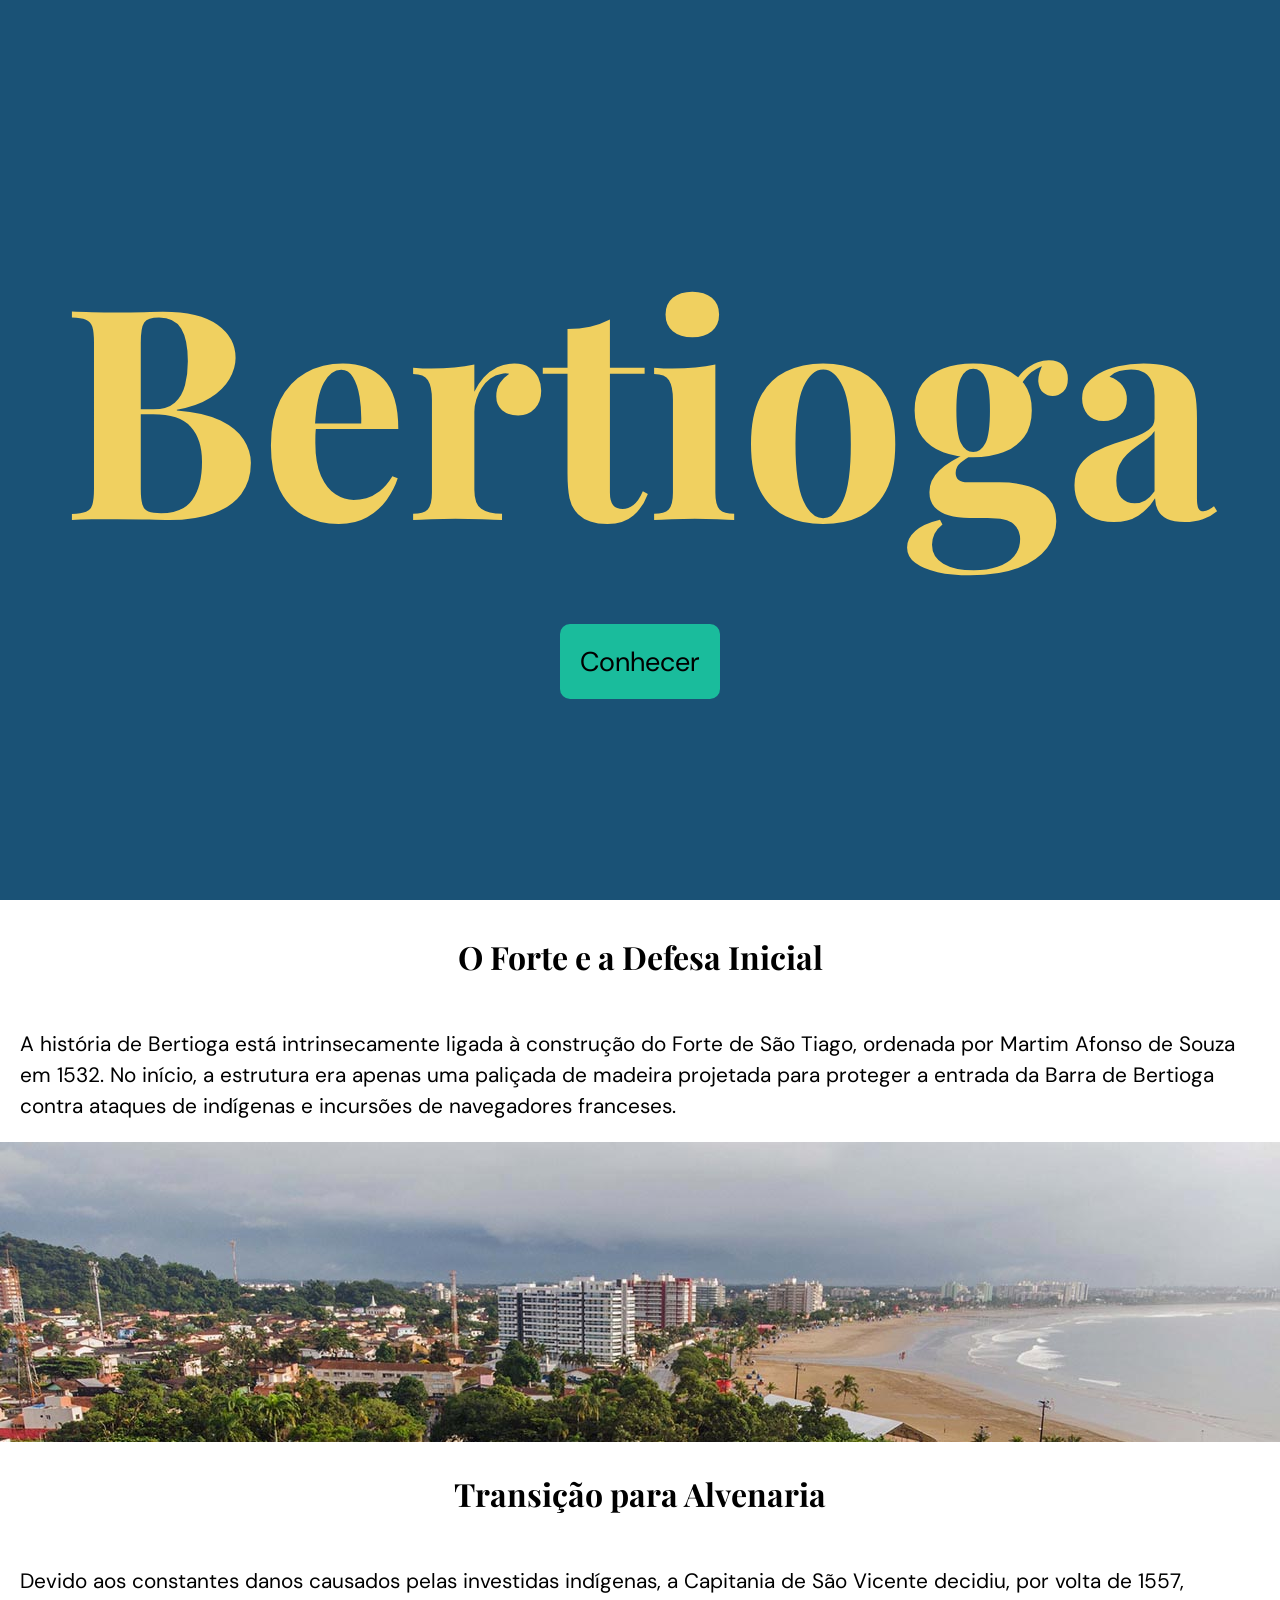
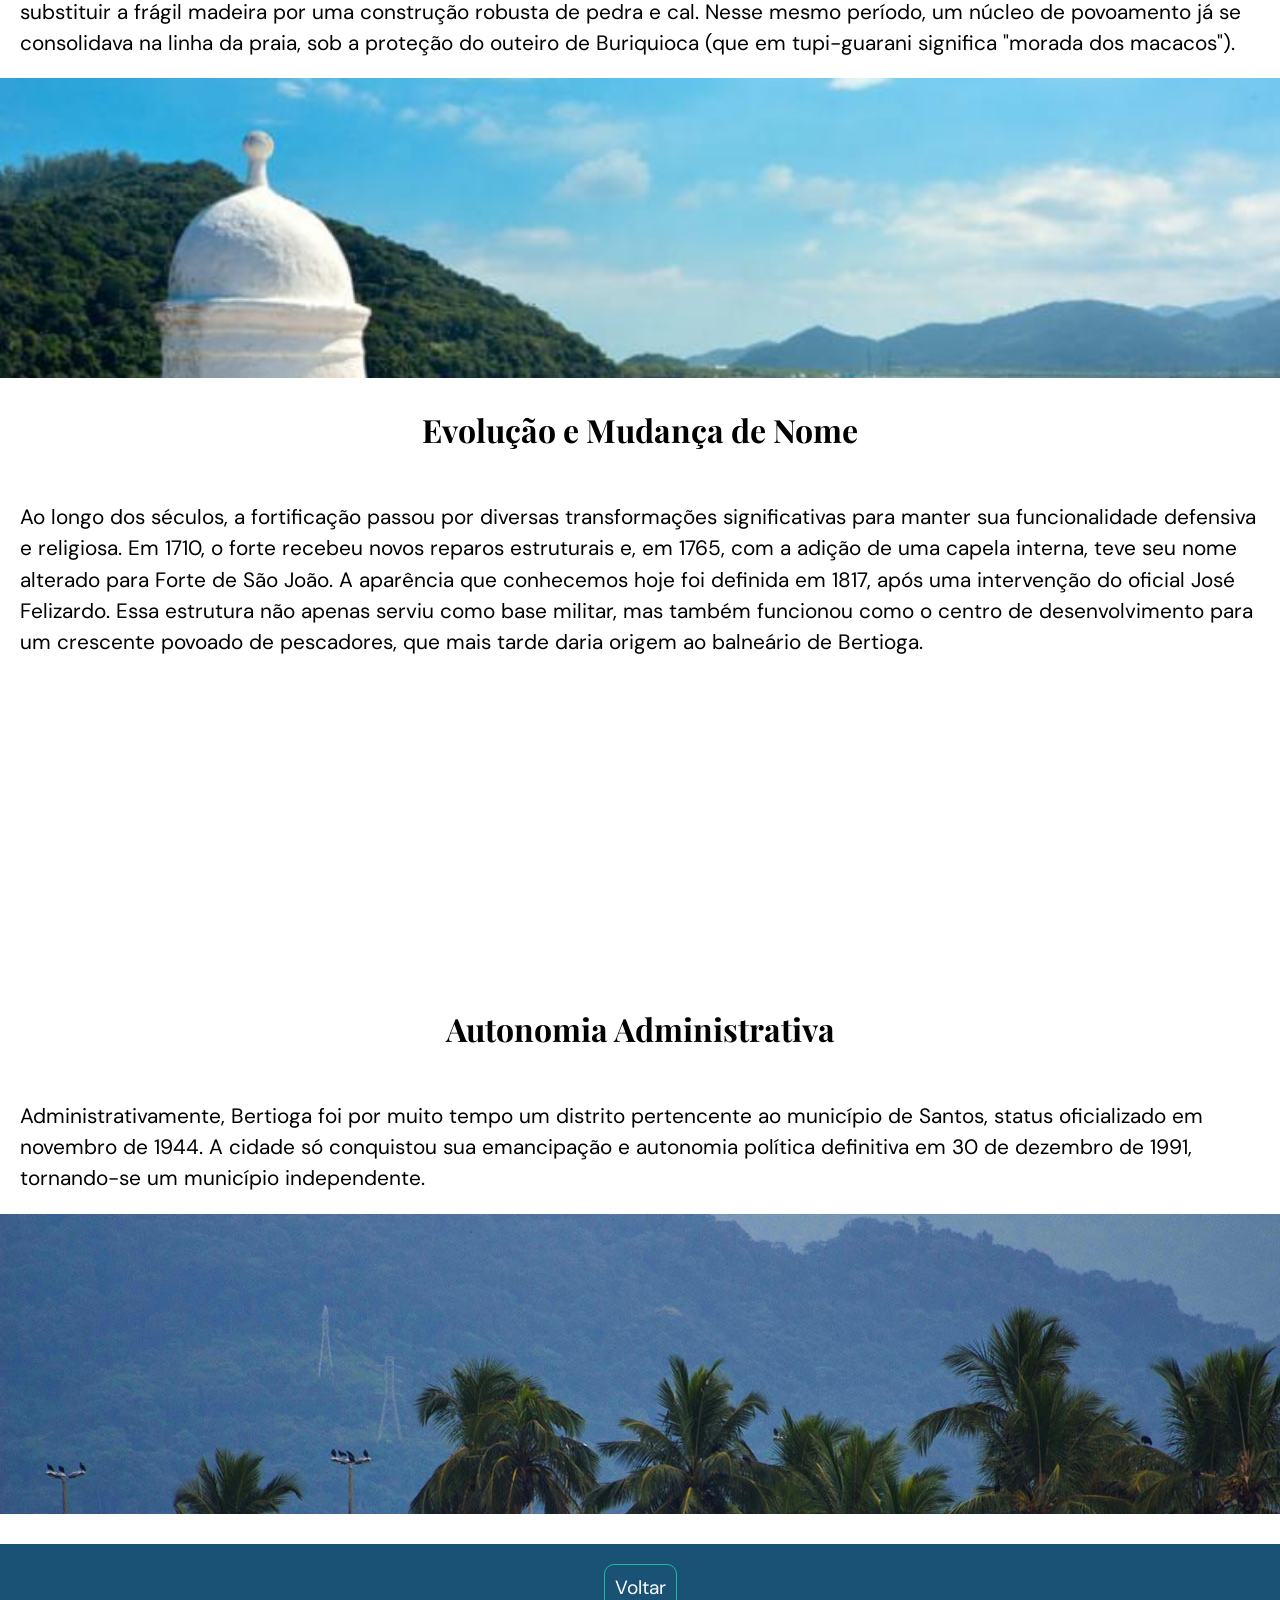
==== bertioga.html @ 38378a27 "santos e bertioga adicionados" ====
<!DOCTYPE html>
<html lang="pt-br">
<head>
    <meta charset="UTF-8">
    <meta name="viewport" content="width=device-width, initial-scale=1.0">
    <title>Bertioga</title>
    <link rel="stylesheet" href="style/cidades.css">
</head>
<body>
    <header>
        <h1 class="bertioga"><span>Bertioga</span></h1>
        <a href="#conteudo">Conhecer</a>
    </header>

    <main id="conteudo">
        <h2>O Forte e a Defesa Inicial</h2>
        <p>A história de Bertioga está intrinsecamente ligada à construção do Forte de São Tiago, ordenada por Martim Afonso de Souza em 1532. No início, a estrutura era apenas uma paliçada de madeira projetada para proteger a entrada da Barra de Bertioga contra ataques de indígenas e incursões de navegadores franceses.</p>
        <div class="imagem" id="imagem1-ber"></div>

        <h2>Transição para Alvenaria</h2>
        <p>Devido aos constantes danos causados pelas investidas indígenas, a Capitania de São Vicente decidiu, por volta de 1557, substituir a frágil madeira por uma construção robusta de pedra e cal. Nesse mesmo período, um núcleo de povoamento já se consolidava na linha da praia, sob a proteção do outeiro de Buriquioca (que em tupi-guarani significa "morada dos macacos").</p>
        <div class="imagem" id="imagem2-ber"></div>

        <h2>Evolução e Mudança de Nome</h2>
        <p>Ao longo dos séculos, a fortificação passou por diversas transformações significativas para manter sua funcionalidade defensiva e religiosa. Em 1710, o forte recebeu novos reparos estruturais e, em 1765, com a adição de uma capela interna, teve seu nome alterado para Forte de São João. A aparência que conhecemos hoje foi definida em 1817, após uma intervenção do oficial José Felizardo. Essa estrutura não apenas serviu como base militar, mas também funcionou como o centro de desenvolvimento para um crescente povoado de pescadores, que mais tarde daria origem ao balneário de Bertioga.</p>
        <div class="imagem" id="imagem3-ber"></div>

        <h2>Autonomia Administrativa</h2>
        <p>Administrativamente, Bertioga foi por muito tempo um distrito pertencente ao município de Santos, status oficializado em novembro de 1944. A cidade só conquistou sua emancipação e autonomia política definitiva em 30 de dezembro de 1991, tornando-se um município independente.</p>
        <div class="imagem" id="imagem4-ber"></div>
    </main>

    <footer>
        <a href="index.html">Voltar</a>
    </footer>
</body>
</html>
---- style/cidades.css ----
@charset "UTF-8";
@import url('https://fonts.googleapis.com/css2?family=Playfair+Display:ital,wght@0,400..900;1,400..900&display=swap');
@import url('https://fonts.googleapis.com/css2?family=DM+Sans:ital,opsz,wght@0,9..40,100..1000;1,9..40,100..1000&display=swap');
/*< --------------------------------------------------- CONFIGURAÇÕES GERAIS ---------------------------------------------------------->*/
*{
    margin: 0px;
    padding: 0px;
    box-sizing: border-box;
}

/*< --------------------------------------------------- VARIÁVEIS --------------------------------------------------------------------->*/

:root{
    --cor-fundo: #1A5276;
    --botoes: #1ABC9C;
    --cor-titulo: #F0D060;
    --titulo: "Playfair Display";
    --texto: "DM Sans";
}

/*< --------------------------------------------------- CORPO --------------------------------------------------------------------->*/

body{
    background-color: white;
}

/*< ---------------------------------------------------CABEÇALHO--------------------------------------------------------->*/

header{
    min-height: 100vh;
    background-color: var(--cor-fundo);
    display: flex;
    flex-flow: row wrap;
    justify-content: center;
    align-content: center;
    margin-bottom: 35px;
    gap: 10px;
}

header > h1{
    font-family: var(--titulo);
    font-size: 21vw;
    margin-bottom: 20px;
}

header > .saovicente{
    font-size: 17vw;
}

header > .santos{
    font-size: 29vw;
}

header > .bertioga{
    font-size: 23vw;
}

header > h1 > span{
    color: var(--cor-titulo);
}

header > a{
    background-color: var(--botoes);
    text-decoration: none;
    color: black;
    padding: 20px;
    font-size: 1.7em;
    border-radius: 10px;
    font-family: var(--texto);
    transition: background-color 0.3s, color 0.3s;
}

header > a:hover{
    background-color: #12705d;
    color: white;
}

/*< --------------------------------------------------MAIN ---------------------------------------->*/
main > h2{
    text-align: center;
    font-size: 2em;
    font-family: var(--titulo);
    margin-bottom: 30px;
}

main > p{
    font-size: 1.3em;
    line-height: 1.5em;
    padding: 20px;
    font-family: var(--texto);
}

.imagem{
    width: 100%;
    height: 300px;
    background-repeat: no-repeat;
    background-size: cover;
    margin-bottom: 30px;
}
/*< ------------------------------IMAGENS 1 ----------------------------------------->*/
#imagem1-it{
    background-image: url(../images/itanhaem/itanhaem-1.jpg);
}

#imagem1-sv{
    background-image: url(../images/sao-vicente/saovicente-1.jpg);
}

#imagem1-san{
    background-image: url(../images/santos/santos-1.jpg);
}

#imagem1-ber{
    background-image: url(../images/bertioga/bertioga-1.jpg);
}

/*< ------------------------------IMAGENS 2 ----------------------------------------->*/

#imagem2-it{
    background-image: url(../images/itanhaem/itanhaem-2.jpg);
}

#imagem2-sv{
    background-image: url(../images/sao-vicente/saovicente-2.jpg);
}

#imagem2-san{
    background-image: url(../images/santos/santos-2.jpg);
}

#imagem2-ber{
    background-image: url(../images/bertioga/bertioga-2.jpg);
}

/*< ------------------------------IMAGENS 3 ----------------------------------------->*/

#imagem3-it{
    background-image: url(../images/itanhaem/itanhaem-3.webp);
}

#imagem3-sv{
    background-image: url(../images/sao-vicente/saovicente-3.jpeg);
}

#imagem3-san{
    background-image: url(../images/santos/santos-3.webp);
}

#imagem3-ber{
    background-image: url(../images/bertioga/bertioga-3.jpg);
}

/*< ------------------------------IMAGENS 4 ----------------------------------------->*/

#imagem4-it{
    background-image: url(../images/itanhaem/itanhaem-4.jpg);
}

#imagem4-sv{
    background-image: url(../images/sao-vicente/saovicente-4.jpg);
}

#imagem4-san{
    background-image: url(../images/santos/santos-4.avif);
}

#imagem4-ber{
    background-image: url(../images/bertioga/bertioga-4.jpg);
}

/*< ---------------------------------------------------RODAPÉ------------------------------------------------------>*/

footer{
    padding: 20px;
    background: var(--cor-fundo);
    display: flex;
    justify-content: center;
    
}

footer > a{
    display: inline;
    text-decoration: none;
    color: white;
    font-size: 1.2em;
    font-family: var(--texto);
    border: 1px solid var(--botoes);
    padding: 10px;
    border-radius: 10px;
    transition: 0.5s;
}

footer > a:hover{
    background-color: var(--botoes);
}
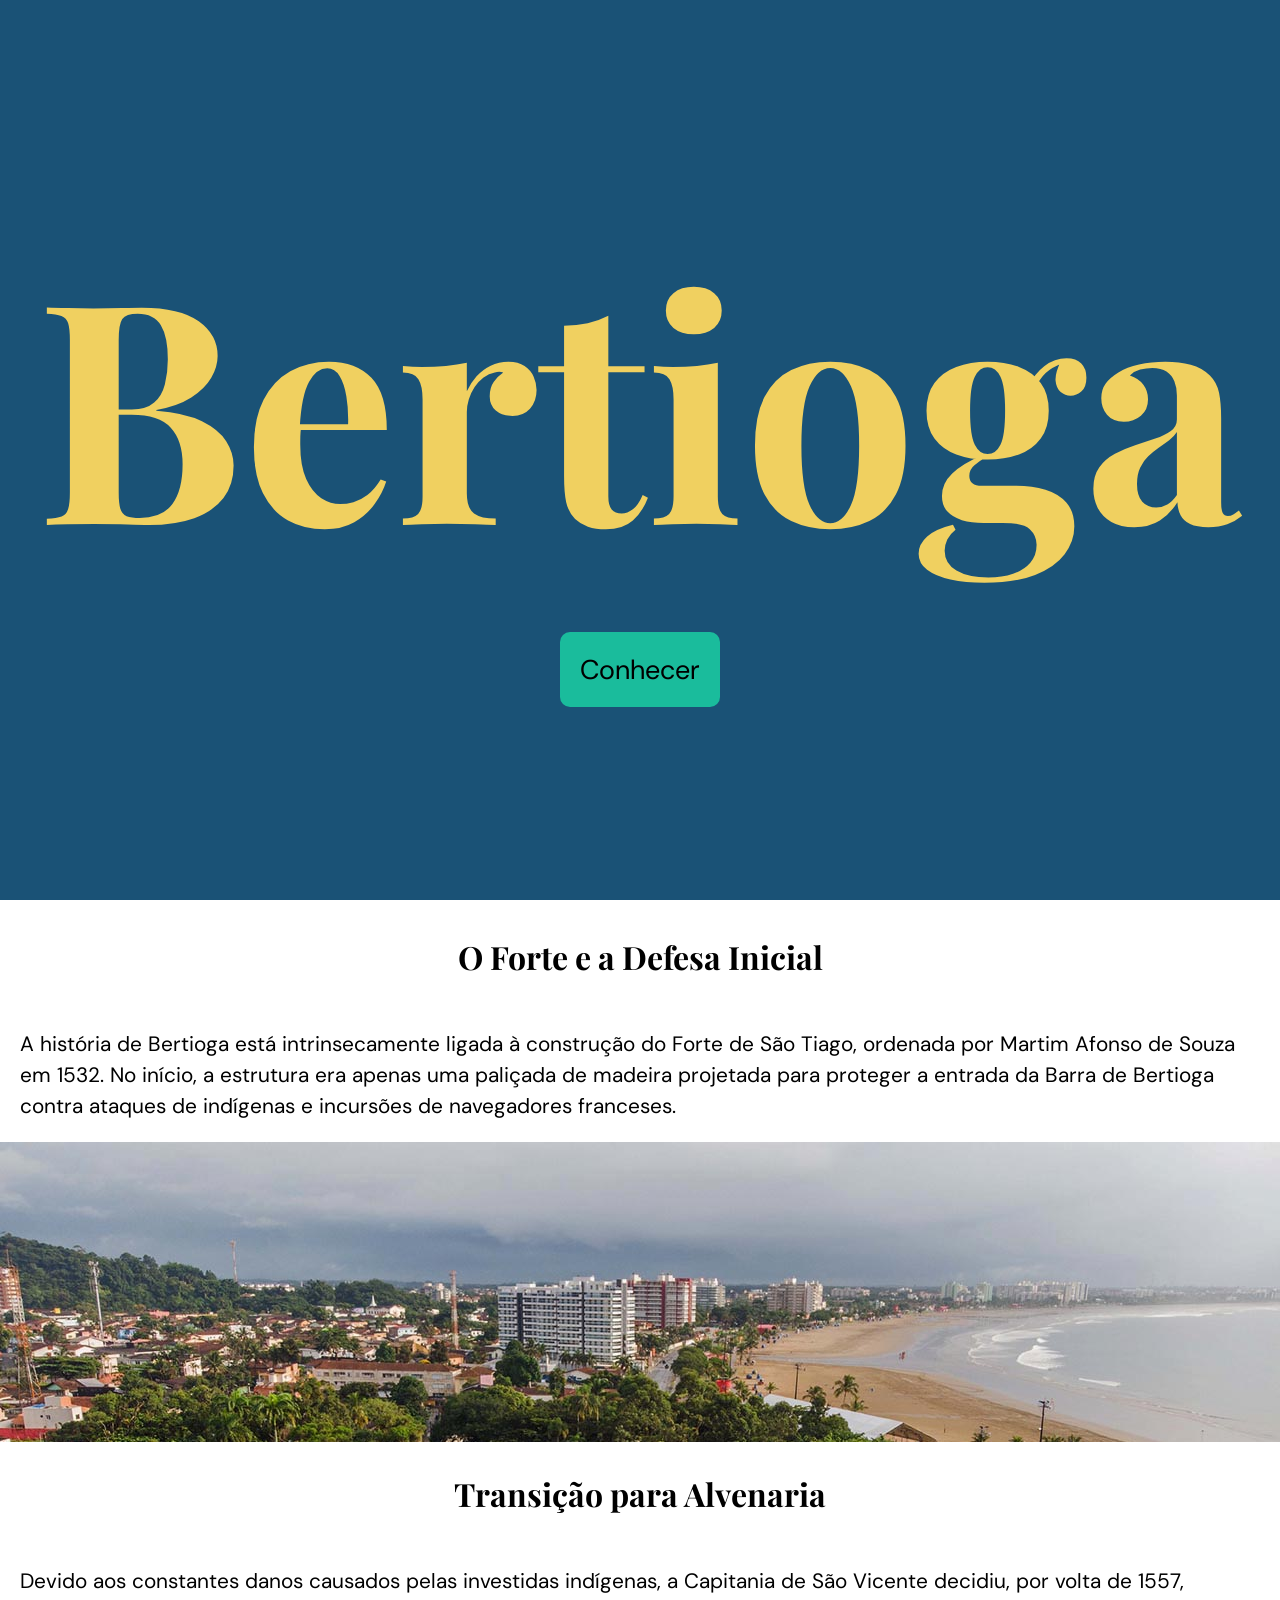
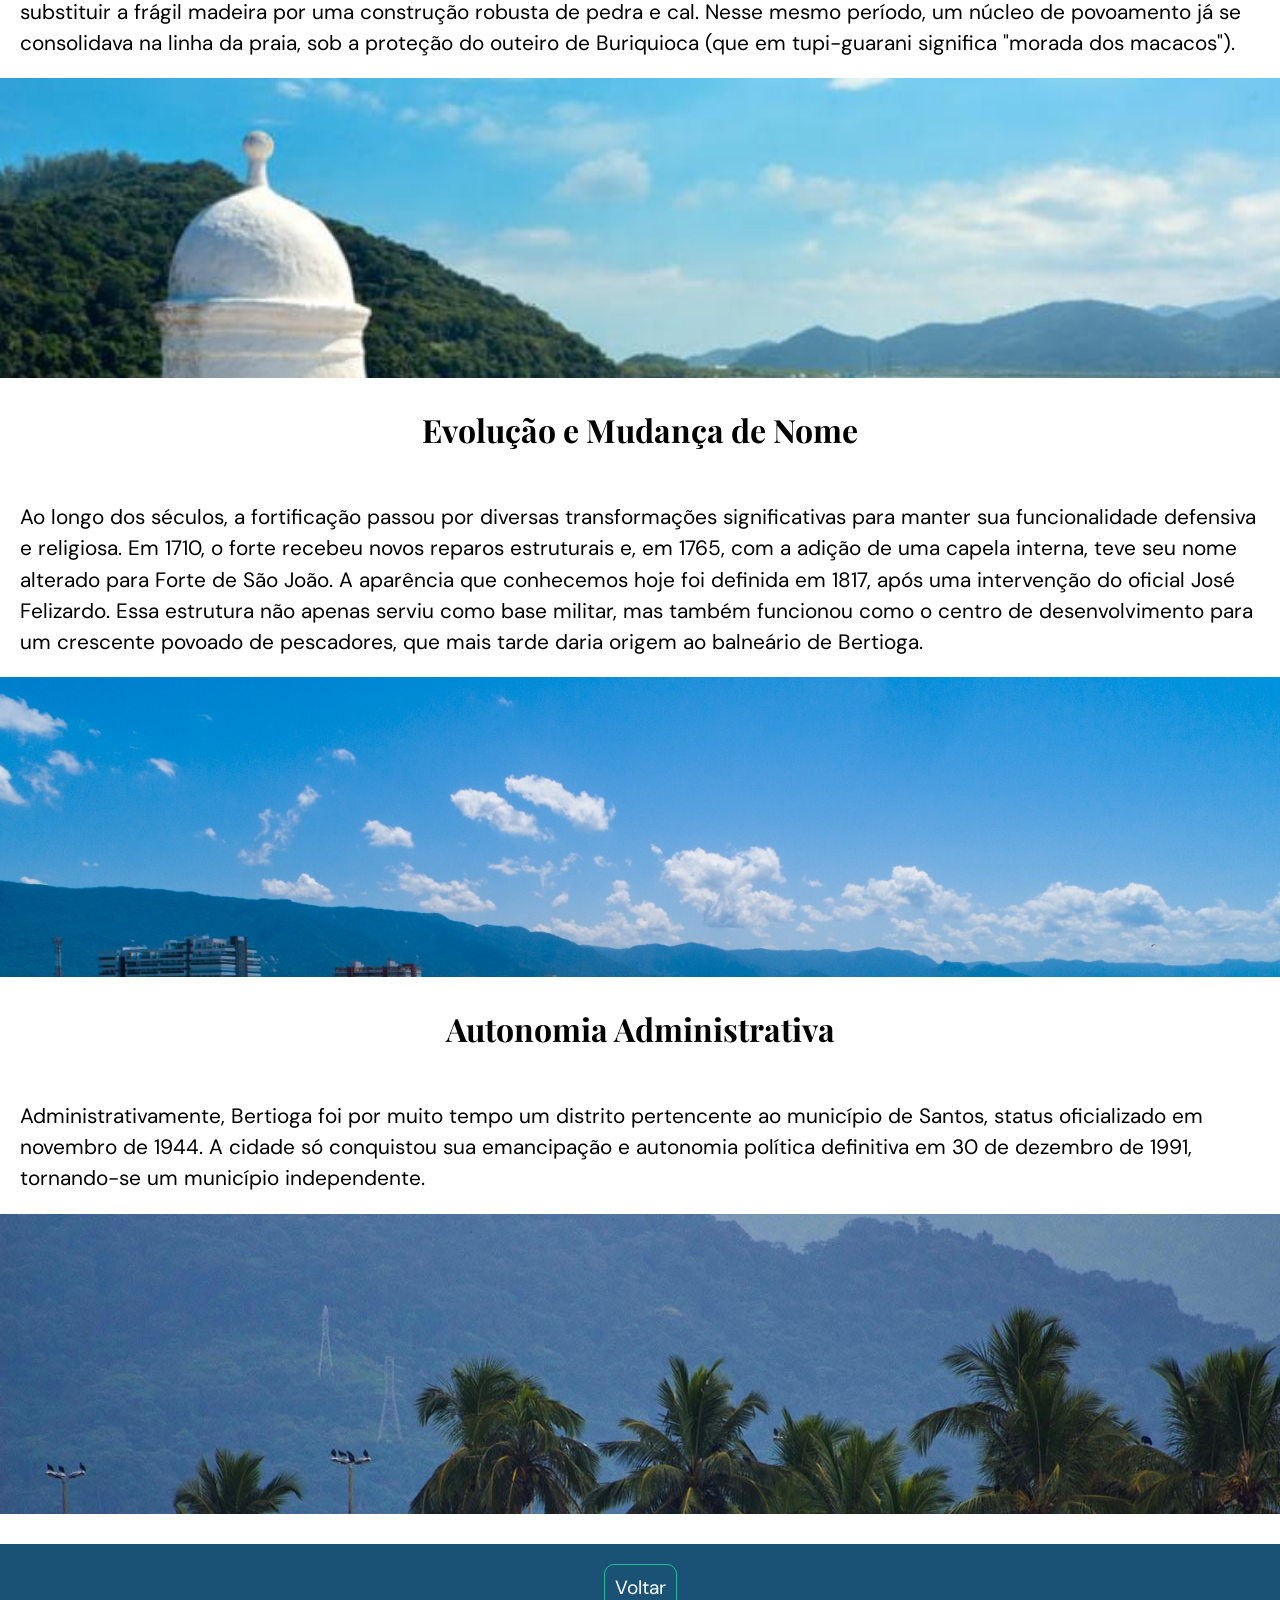
==== commit 67090f65: "bertioga adaptado para tablets" ====
--- a/bertioga.html
+++ b/bertioga.html
@@ -5,6 +5,7 @@
     <meta name="viewport" content="width=device-width, initial-scale=1.0">
     <title>Bertioga</title>
     <link rel="stylesheet" href="style/cidades.css">
+    <link rel="stylesheet" href="style/cidades-telas.css">
 </head>
 <body>
     <header>
@@ -13,21 +14,29 @@
     </header>
 
     <main id="conteudo">
-        <h2>O Forte e a Defesa Inicial</h2>
-        <p>A história de Bertioga está intrinsecamente ligada à construção do Forte de São Tiago, ordenada por Martim Afonso de Souza em 1532. No início, a estrutura era apenas uma paliçada de madeira projetada para proteger a entrada da Barra de Bertioga contra ataques de indígenas e incursões de navegadores franceses.</p>
+        <div class="titulo-paragrafo">
+            <h2>O Forte e a Defesa Inicial</h2>
+            <p>A história de Bertioga está intrinsecamente ligada à construção do Forte de São Tiago, ordenada por Martim Afonso de Souza em 1532. No início, a estrutura era apenas uma paliçada de madeira projetada para proteger a entrada da Barra de Bertioga contra ataques de indígenas e incursões de navegadores franceses.</p>
+        </div>
         <div class="imagem" id="imagem1-ber"></div>
 
-        <h2>Transição para Alvenaria</h2>
-        <p>Devido aos constantes danos causados pelas investidas indígenas, a Capitania de São Vicente decidiu, por volta de 1557, substituir a frágil madeira por uma construção robusta de pedra e cal. Nesse mesmo período, um núcleo de povoamento já se consolidava na linha da praia, sob a proteção do outeiro de Buriquioca (que em tupi-guarani significa "morada dos macacos").</p>
-        <div class="imagem" id="imagem2-ber"></div>
+        <div class="titulo-paragrafo" id="tp1">
+            <h2>Transição para Alvenaria</h2>
+            <p>Devido aos constantes danos causados pelas investidas indígenas, a Capitania de São Vicente decidiu, por volta de 1557, substituir a frágil madeira por uma construção robusta de pedra e cal. Nesse mesmo período, um núcleo de povoamento já se consolidava na linha da praia, sob a proteção do outeiro de Buriquioca (que em tupi-guarani significa "morada dos macacos").</p>
+        </div>
+        <div class="imagem" class="img1" id="imagem2-ber"></div>
 
-        <h2>Evolução e Mudança de Nome</h2>
-        <p>Ao longo dos séculos, a fortificação passou por diversas transformações significativas para manter sua funcionalidade defensiva e religiosa. Em 1710, o forte recebeu novos reparos estruturais e, em 1765, com a adição de uma capela interna, teve seu nome alterado para Forte de São João. A aparência que conhecemos hoje foi definida em 1817, após uma intervenção do oficial José Felizardo. Essa estrutura não apenas serviu como base militar, mas também funcionou como o centro de desenvolvimento para um crescente povoado de pescadores, que mais tarde daria origem ao balneário de Bertioga.</p>
+        <div class="titulo-paragrafo">
+            <h2>Evolução e Mudança de Nome</h2>
+            <p>Ao longo dos séculos, a fortificação passou por diversas transformações significativas para manter sua funcionalidade defensiva e religiosa. Em 1710, o forte recebeu novos reparos estruturais e, em 1765, com a adição de uma capela interna, teve seu nome alterado para Forte de São João. A aparência que conhecemos hoje foi definida em 1817, após uma intervenção do oficial José Felizardo. Essa estrutura não apenas serviu como base militar, mas também funcionou como o centro de desenvolvimento para um crescente povoado de pescadores, que mais tarde daria origem ao balneário de Bertioga.</p>
+        </div>
         <div class="imagem" id="imagem3-ber"></div>
 
-        <h2>Autonomia Administrativa</h2>
-        <p>Administrativamente, Bertioga foi por muito tempo um distrito pertencente ao município de Santos, status oficializado em novembro de 1944. A cidade só conquistou sua emancipação e autonomia política definitiva em 30 de dezembro de 1991, tornando-se um município independente.</p>
-        <div class="imagem" id="imagem4-ber"></div>
+        <div class="titulo-paragrafo" id="tp2">
+            <h2>Autonomia Administrativa</h2>
+            <p>Administrativamente, Bertioga foi por muito tempo um distrito pertencente ao município de Santos, status oficializado em novembro de 1944. A cidade só conquistou sua emancipação e autonomia política definitiva em 30 de dezembro de 1991, tornando-se um município independente.</p>
+        </div>
+        <div class="imagem" class="img2" id="imagem4-ber"></div>
     </main>
 
     <footer>
--- a/style/cidades.css
+++ b/style/cidades.css
@@ -43,16 +43,40 @@
     margin-bottom: 20px;
 }
 
+header > .itanhaem{
+    font-size: 22vw;
+}
+
 header > .saovicente{
-    font-size: 17vw;
+    font-size: 18vw;
 }
 
 header > .santos{
-    font-size: 29vw;
+    font-size: 30vw;
 }
 
 header > .bertioga{
-    font-size: 23vw;
+    font-size: 24vw;
+}
+
+header > .cubatao{
+    font-size: 24vw;
+}
+
+header > .guaruja{
+    font-size: 25vw;
+}
+
+header > .mongagua{
+    font-size: 20vw;
+}
+
+header > .peruibe{
+    font-size: 26vw;
+}
+
+header > .praiagrande{
+    font-size: 15.5vw;
 }
 
 header > h1 > span{
@@ -76,14 +100,14 @@
 }
 
 /*< --------------------------------------------------MAIN ---------------------------------------->*/
-main > h2{
+main > .titulo-paragrafo >  h2{
     text-align: center;
     font-size: 2em;
     font-family: var(--titulo);
     margin-bottom: 30px;
 }
 
-main > p{
+main > .titulo-paragrafo > p{
     font-size: 1.3em;
     line-height: 1.5em;
     padding: 20px;
@@ -114,6 +138,25 @@
     background-image: url(../images/bertioga/bertioga-1.jpg);
 }
 
+#imagem1-cub{
+    background-image: url(../images/cubatao/cubatao-1.webp);
+}
+
+#imagem1-gua{
+    background-image: url(../images/guaruja/guaruja-1.jpg);
+}
+
+#imagem1-mon{
+    background-image: url(../images/mongagua/mongagua-1.webp);
+}
+
+#imagem1-per{
+    background-image: url(../images/peruibe/peruibe-1.jpg);
+}
+
+#imagem1-pg{
+    background-image: url(../images/praia-grande/praiagrande-1.jpg);
+}
 /*< ------------------------------IMAGENS 2 ----------------------------------------->*/
 
 #imagem2-it{
@@ -132,6 +175,26 @@
     background-image: url(../images/bertioga/bertioga-2.jpg);
 }
 
+#imagem2-cub{
+    background-image: url(../images/cubatao/cubatao-2.jpg);
+}
+
+#imagem2-gua{
+    background-image: url(../images/guaruja/guaruja-2.webp);
+}
+
+#imagem2-mon{
+    background-image: url(../images/mongagua/mongagua-2.jpg);
+}
+
+#imagem2-per{
+    background-image: url(../images/peruibe/peruibe-2.webp);
+}
+
+#imagem2-pg{
+    background-image: url(../images/praia-grande/praiagrande-2.webp);
+}
+
 /*< ------------------------------IMAGENS 3 ----------------------------------------->*/
 
 #imagem3-it{
@@ -147,7 +210,27 @@
 }
 
 #imagem3-ber{
-    background-image: url(../images/bertioga/bertioga-3.jpg);
+    background-image: url(../images/bertioga/bertioga-3.jpeg);
+}
+
+#imagem3-cub{
+    background-image: url(../images/cubatao/cubatao-3.jpg);
+}
+
+#imagem3-gua{
+    background-image: url(../images/guaruja/guaruja-3.jpg);
+}
+
+#imagem3-mon{
+    background-image: url(../images/mongagua/mongagua-3.webp);
+}
+
+#imagem3-per{
+    background-image: url(../images/peruibe/peruibe-3.jpg);
+}
+
+#imagem3-pg{
+    background-image: url(../images/praia-grande/praiagrande-3.jpg);
 }
 
 /*< ------------------------------IMAGENS 4 ----------------------------------------->*/
@@ -166,6 +249,26 @@
 
 #imagem4-ber{
     background-image: url(../images/bertioga/bertioga-4.jpg);
+}
+
+#imagem4-cub{
+    background-image: url(../images/cubatao/cubatao-4.jpeg);
+}
+
+#imagem4-gua{
+    background-image: url(../images/guaruja/guaruja-4.png);
+}
+
+#imagem4-mon{
+    background-image: url(../images/mongagua/mongagua-4.jpg);
+}
+
+#imagem4-per{
+    background-image: url(../images/peruibe/peruibe-4.webp);
+}
+
+#imagem4-pg{
+    background-image: url(../images/praia-grande/praiagrande-4.jpg);
 }
 
 /*< ---------------------------------------------------RODAPÉ------------------------------------------------------>*/
--- a/style/cidades-telas.css
+++ b/style/cidades-telas.css
@@ -0,0 +1,42 @@
+@charset "UTF-8";
+
+@media screen and (min-width: 481px) and (max-width: 1024px) {
+    #conteudo{
+        display: grid;  
+        grid-template-columns: 1fr   1fr;
+        grid-template-rows: 1fr 1fr 1fr 1fr;
+        gap: 100px;
+    }
+
+   .imagem{
+        width: 100%;
+        height: 100%;
+   }
+
+    .titulo-paragrafo > h2{
+        grid-column: 1 / 2;
+        grid-row: 1 / 2;
+    }
+
+    .titulo-paragrafo > .imagem{
+        grid-column: 2 / -1;
+        grid-row: 1 / 2;
+    }
+
+   #tp1{
+        grid-column: 2 / -1;
+        grid-row: 2 / 3;
+   }
+
+   .img1{
+        grid-column: 1 / 2;
+   }
+
+   #tp2{
+        grid-column: 2 / -1;
+   }
+
+   .img2{
+        grid-row: 4 / -1;
+   }
+}
